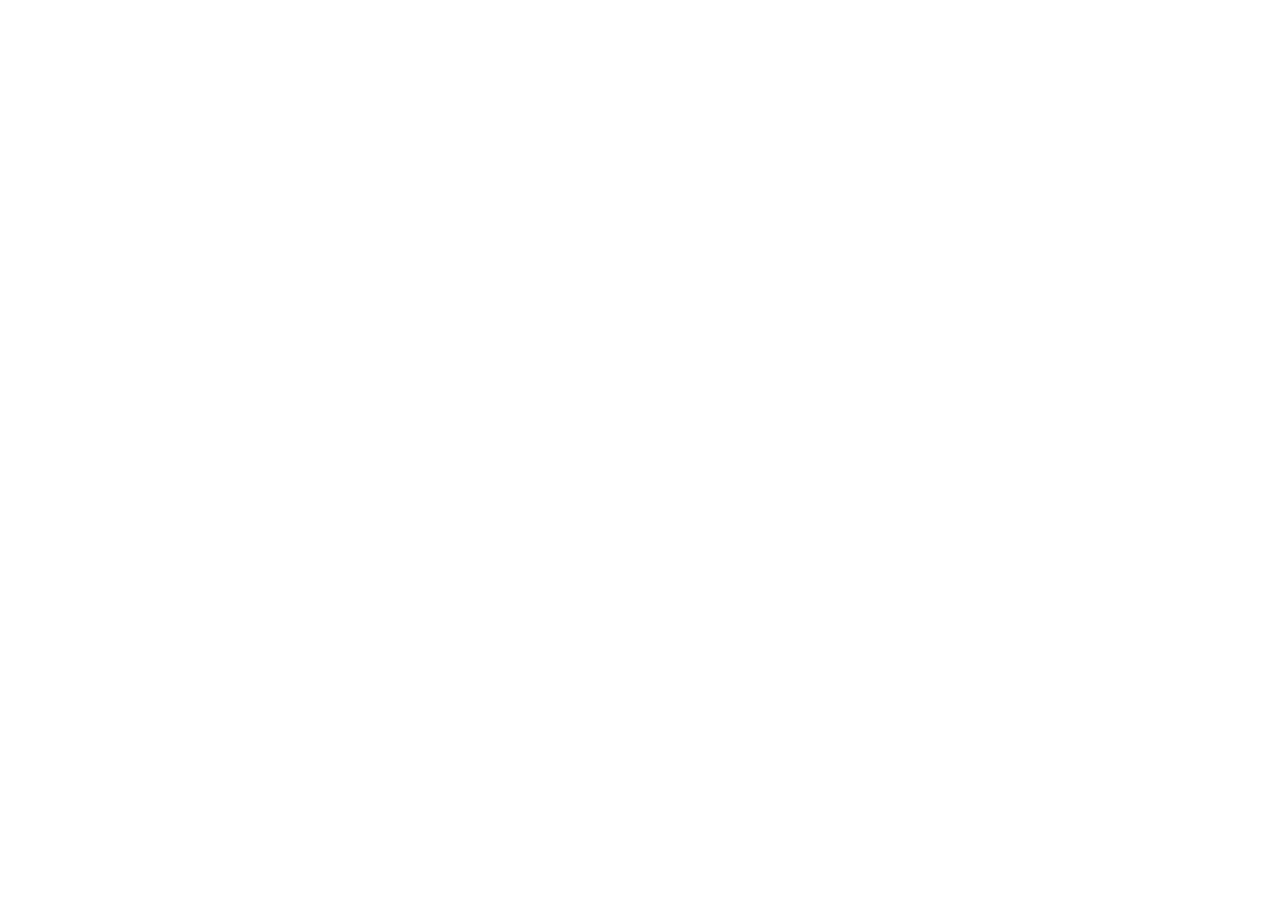
==== index.html @ 1858d587 "first commit" ====
<!DOCTYPE html>
<html lang="en">
<head>
    <meta charset="UTF-8">
    <meta name="viewport" content="width=device-width, initial-scale=1.0">
    <title>Plataforma Lattes - Dados e estatísticas</title>
    <link rel="stylesheet" href="style.css">
</head>
<body>
    
</body>
</html>
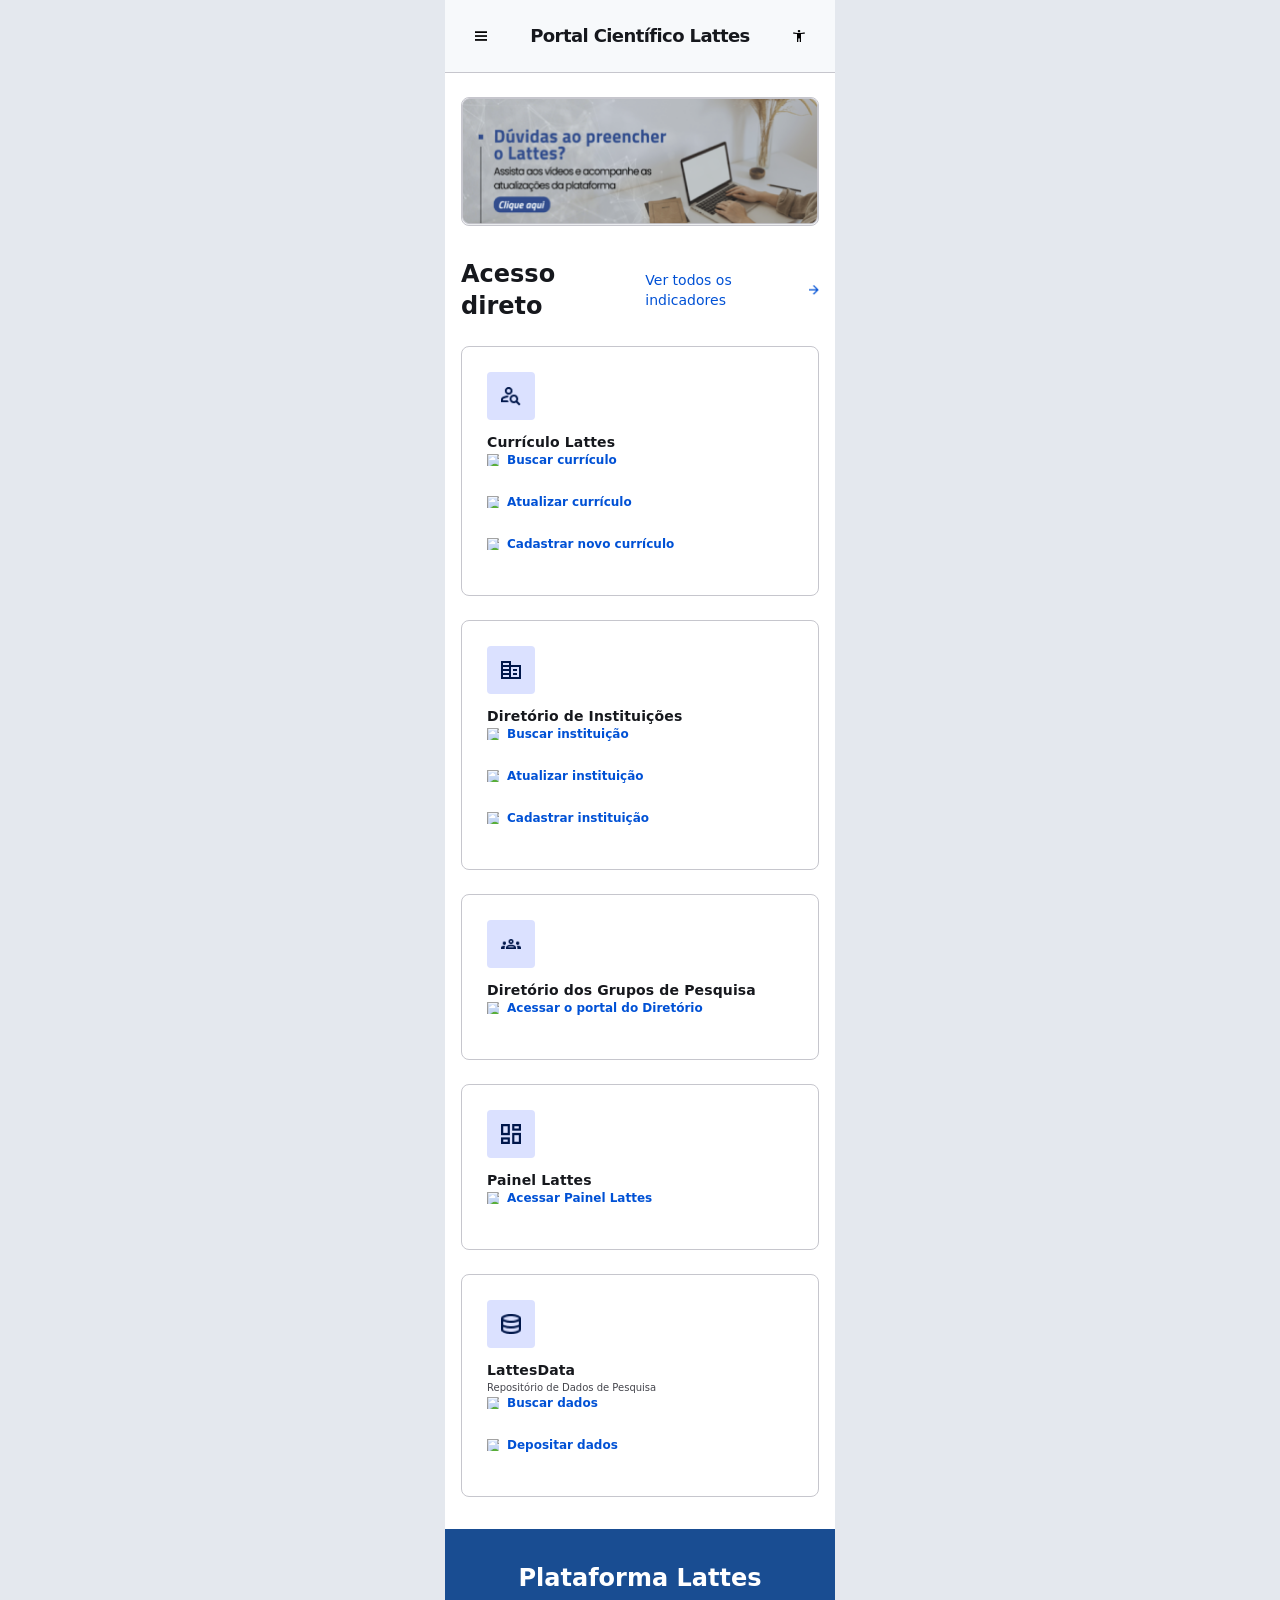
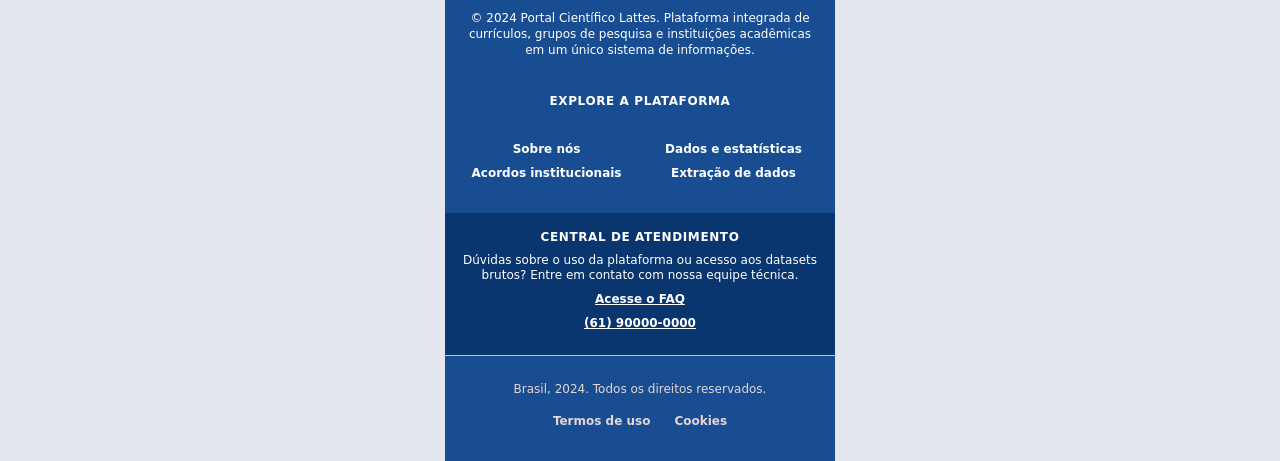
==== commit 64fe6a17: "Corrige página inicial para GitHub Pages Co-authored-by: Cursor <cursoragent@cursor.com>" ====
--- a/index.html
+++ b/index.html
@@ -1,12 +1,218 @@
 <!DOCTYPE html>
-<html lang="en">
+<html lang="pt-BR">
 <head>
     <meta charset="UTF-8">
     <meta name="viewport" content="width=device-width, initial-scale=1.0">
-    <title>Plataforma Lattes - Dados e estatísticas</title>
+    <title>Portal cientifico Lattes - Inicio </title>
     <link rel="stylesheet" href="style.css">
 </head>
 <body>
-    
+    <div class="app-shell">
+        <header class="top-app-bar">
+            <button class="icon-button" id="menuToggle" aria-label="Abrir menu">
+                <img src="assets/menu_hamburguer.png" alt="Menu" />
+            </button>
+            <div class="top-app-bar__title">Portal Científico Lattes</div>
+            <button class="icon-button" aria-label="Notificações">
+                <img src="assets/acessibilidade.png" alt="Notificações" />
+            </button>
+        </header>
+
+        <div class="menu-overlay" id="sideMenu" aria-hidden="true">
+            <aside class="side-menu" role="dialog" aria-label="Menu do Portal">
+                <div class="menu-header">
+                    <div class="menu-title">Menu do Portal</div>
+                    <button type="button" class="menu-close" id="menuClose" aria-label="Fechar menu">×</button>
+                </div>
+                <ul class="menu-list">
+                    <li><a href="index.html" class="menu-item"><svg viewBox="0 0 24 24" fill="none" stroke="currentColor" stroke-width="2" stroke-linecap="round" stroke-linejoin="round"><path d="M3 11.5L12 3l9 8.5"/><path d="M9 21V13h6v8"/></svg>Início</a></li>
+                    <li><a href="#" class="menu-item"><svg viewBox="0 0 24 24" fill="none" stroke="currentColor" stroke-width="2" stroke-linecap="round" stroke-linejoin="round"><circle cx="12" cy="12" r="9"/><line x1="12" y1="8" x2="12" y2="12"/><circle cx="12" cy="16" r="1"/></svg>Sobre nós</a></li>
+                    <li><a href="dados-estatisticas.html" class="menu-item"><svg viewBox="0 0 24 24" fill="none" stroke="currentColor" stroke-width="2" stroke-linecap="round" stroke-linejoin="round"><path d="M3 17v-6"/><path d="M8 17v-10"/><path d="M13 17v-4"/><path d="M18 17V9"/><path d="M21 17h-18"/></svg>Dados e estatísticas</a></li>
+                    <li><a href="#" class="menu-item"><svg viewBox="0 0 24 24" fill="none" stroke="currentColor" stroke-width="2" stroke-linecap="round" stroke-linejoin="round"><path d="M8 13l2 2 4-4"/><path d="M21 15V9a2 2 0 0 0-2-2H5a2 2 0 0 0-2 2v6a2 2 0 0 0 2 2h14a2 2 0 0 0 2-2Z"/></svg>Acordos institucionais</a></li>
+                    <li><a href="#" class="menu-item"><svg viewBox="0 0 24 24" fill="none" stroke="currentColor" stroke-width="2" stroke-linecap="round" stroke-linejoin="round"><path d="M12 3v12"/><path d="M8 11l4 4 4-4"/><path d="M4 21h16"/></svg>Extração de dados</a></li>
+                    <li><a href="#" class="menu-item"><svg viewBox="0 0 24 24" fill="none" stroke="currentColor" stroke-width="2" stroke-linecap="round" stroke-linejoin="round"><path d="M4 4h16v16H4z"/><path d="M4 8h16"/><path d="M9 12h6"/></svg>Contato/Ajuda</a></li>
+                </ul>
+                <div class="menu-divider"></div>
+                <ul class="menu-list menu-list--secondary">
+                    <li><a href="#" class="menu-item"><svg viewBox="0 0 24 24" fill="none" stroke="currentColor" stroke-width="2" stroke-linecap="round" stroke-linejoin="round"><circle cx="12" cy="12" r="3"/><path d="M19.4 15a7.9 7.9 0 0 0 .6-3 7.9 7.9 0 0 0-.6-3"/><path d="M4.6 9A7.9 7.9 0 0 0 4 12a7.9 7.9 0 0 0 .6 3"/><path d="M12 2v2"/><path d="M12 20v2"/><path d="M4.93 4.93l1.41 1.41"/><path d="M17.66 17.66l1.41 1.41"/><path d="M2 12h2"/><path d="M20 12h2"/><path d="M4.93 19.07l1.41-1.41"/><path d="M17.66 6.34l1.41-1.41"/></svg>Configurações</a></li>
+                    <li><a href="#" class="menu-item"><svg viewBox="0 0 24 24" fill="none" stroke="currentColor" stroke-width="2" stroke-linecap="round" stroke-linejoin="round"><path d="M12 16a4 4 0 0 0 4-4V7a4 4 0 0 0-8 0v5a4 4 0 0 0 4 4Z"/><path d="M6 21v-2a4 4 0 0 1 4-4h4a4 4 0 0 1 4 4v2"/></svg>Acessibilidade</a></li>
+                </ul>
+                <a href="#" class="menu-logout"><svg viewBox="0 0 24 24" fill="none" stroke="currentColor" stroke-width="2" stroke-linecap="round" stroke-linejoin="round"><path d="M9 21H5a2 2 0 0 1-2-2V5a2 2 0 0 1 2-2h4"/><path d="M16 17l5-5-5-5"/><path d="M21 12H9"/></svg>Sair</a>
+            </aside>
+        </div>
+
+        <main class="main-content">
+            <section class="hero-section">
+                <div class="hero-card">
+                    <img src="./assets/hero_section.png" alt="Dúvidas ao preencher o Lattes?" />
+                </div>
+            </section>
+
+            <section class="direct-access-section">
+                <div class="section-heading">
+                    <h1>Acesso direto</h1>
+                    <a href="#" class="section-link">
+                        <span>Ver todos os indicadores</span>
+                        <img src="assets/setinha.png" alt="Seta para ver todos os indicadores" />
+                    </a>
+                </div>
+
+                <div class="resource-list">
+                    <article class="resource-card">
+                        <div class="card-icon">
+                            <img src="assets/pessoa_search.png" alt="Ícone de currículo" />
+                        </div>
+                        <div class="card-content">
+                            <h2>Currículo Lattes</h2>
+                            <ul class="card-links">
+                                <li>
+                                    <a href="#">
+                                        <img src="https://www.figma.com/api/mcp/asset/b222f7c0-7390-447f-94a3-1ce9979d5c4c" alt="Buscar currículo" />
+                                        Buscar currículo
+                                    </a>
+                                </li>
+                                <li>
+                                    <a href="#">
+                                        <img src="https://www.figma.com/api/mcp/asset/ab42ef64-15e5-456b-8a72-70d28a69d0ff" alt="Atualizar currículo" />
+                                        Atualizar currículo
+                                    </a>
+                                </li>
+                                <li>
+                                    <a href="#">
+                                        <img src="https://www.figma.com/api/mcp/asset/256f5a16-f4b0-47c0-8717-ff0687297a64" alt="Cadastrar novo currículo" />
+                                        Cadastrar novo currículo
+                                    </a>
+                                </li>
+                            </ul>
+                        </div>
+                    </article>
+
+                    <article class="resource-card">
+                        <div class="card-icon">
+                            <img src="assets/instituicoes.png" alt="Ícone de instituições" />
+                        </div>
+                        <div class="card-content">
+                            <h2>Diretório de Instituições</h2>
+                            <ul class="card-links">
+                                <li>
+                                    <a href="#">
+                                        <img src="https://www.figma.com/api/mcp/asset/b222f7c0-7390-447f-94a3-1ce9979d5c4c" alt="Buscar instituição" />
+                                        Buscar instituição
+                                    </a>
+                                </li>
+                                <li>
+                                    <a href="#">
+                                        <img src="https://www.figma.com/api/mcp/asset/1c92fe5f-5e9b-466d-abbe-812c3c74a328" alt="Atualizar instituição" />
+                                        Atualizar instituição
+                                    </a>
+                                </li>
+                                <li>
+                                    <a href="#">
+                                        <img src="https://www.figma.com/api/mcp/asset/27b06272-a8eb-42e8-ba72-f03d045d67b1" alt="Cadastrar instituição" />
+                                        Cadastrar instituição
+                                    </a>
+                                </li>
+                            </ul>
+                        </div>
+                    </article>
+
+                    <article class="resource-card">
+                        <div class="card-icon">
+                            <img src="assets/grupos_pesquisa.png" alt="Ícone de diretório de grupos" />
+                        </div>
+                        <div class="card-content">
+                            <h2>Diretório dos Grupos de Pesquisa</h2>
+                            <ul class="card-links">
+                                <li>
+                                    <a href="#">
+                                        <img src="https://www.figma.com/api/mcp/asset/47bd45fb-139e-4ad0-92ee-f972c3a52aff" alt="Acessar portal do Diretório" />
+                                        Acessar o portal do Diretório
+                                    </a>
+                                </li>
+                            </ul>
+                        </div>
+                    </article>
+
+                    <article class="resource-card">
+                        <div class="card-icon">
+                            <img src="assets/painel.png" alt="Ícone de painel" />
+                        </div>
+                        <div class="card-content">
+                            <h2>Painel Lattes</h2>
+                            <ul class="card-links">
+                                <li>
+                                    <a href="#">
+                                        <img src="https://www.figma.com/api/mcp/asset/b844fa62-1b87-41c6-be12-f88b6b6b8eba" alt="Acessar Painel Lattes" />
+                                        Acessar Painel Lattes
+                                    </a>
+                                </li>
+                            </ul>
+                        </div>
+                    </article>
+
+                    <article class="resource-card">
+                        <div class="card-icon">
+                            <img src="assets/data.png" alt="Ícone de dados" />
+                        </div>
+                        <div class="card-content">
+                            <h2>LattesData</h2>
+                            <p class="card-description">Repositório de Dados de Pesquisa</p>
+                            <ul class="card-links">
+                                <li>
+                                    <a href="#">
+                                        <img src="https://www.figma.com/api/mcp/asset/b222f7c0-7390-447f-94a3-1ce9979d5c4c" alt="Buscar dados" />
+                                        Buscar dados
+                                    </a>
+                                </li>
+                                <li>
+                                    <a href="#">
+                                        <img src="https://www.figma.com/api/mcp/asset/72c2da48-1b94-45e2-afaa-4902517a0b3c" alt="Depositar dados" />
+                                        Depositar dados
+                                    </a>
+                                </li>
+                            </ul>
+                        </div>
+                    </article>
+                </div>
+            </section>
+        </main>
+
+        <footer class="site-footer">
+        <div class="footer-top">
+            <div class="footer-brand">
+                <h2>Plataforma Lattes</h2>
+                <p>© 2024 Portal Científico Lattes. Plataforma integrada de currículos, grupos de pesquisa e instituições acadêmicas em um único sistema de informações.</p>
+            </div>
+
+            <div class="footer-links">
+                <div class="footer-links__heading">
+                    <span>EXPLORE A PLATAFORMA</span>
+                </div>
+                <ul class="footer-links__list">
+                    <li><a href="#">Sobre nós</a></li>
+                    <li><a href="#">Dados e estatísticas</a></li>
+                    <li><a href="#">Acordos institucionais</a></li>
+                    <li><a href="#">Extração de dados</a></li>
+                </ul>
+            </div>
+        </div>
+
+        <div class="contact-section">
+            <h3>CENTRAL DE ATENDIMENTO</h3>
+            <p>Dúvidas sobre o uso da plataforma ou acesso aos datasets brutos? Entre em contato com nossa equipe técnica.</p>
+            <a href="#" class="contact-link">Acesse o FAQ</a>
+            <a href="tel:+556190000000" class="contact-link">(61) 90000-0000</a>
+        </div>
+
+        <div class="footer-bottom">
+            <p>Brasil, 2024. Todos os direitos reservados.</p>
+            <div class="footer-legal">
+                <a href="#">Termos de uso</a>
+                <a href="#">Cookies</a>
+            </div>
+        </div>
+        </footer>
+    </div>
+    <script src="script.js" defer></script>
 </body>
-</html>+</html>
--- a/style.css
+++ b/style.css
@@ -0,0 +1,2357 @@
+﻿:root {
+    color-scheme: light;
+    font-family: "Hanken Grotesk", Inter, system-ui, -apple-system, BlinkMacSystemFont, "Segoe UI", sans-serif;
+    color: #16181d;
+    background: #f7f9fb;
+}
+
+* {
+    box-sizing: border-box;
+}
+
+html, body {
+    margin: 0;
+    min-height: 100%;
+}
+
+body {
+    background: #e4e8ee;
+}
+
+img {
+    display: block;
+    max-width: 100%;
+    height: auto;
+}
+
+button,
+a {
+    font: inherit;
+}
+
+a {
+    color: inherit;
+    text-decoration: none;
+}
+
+.app-shell {
+    position: relative;
+    width: 100%;
+    max-width: 390px;
+    min-height: 100vh;
+    margin: 0 auto;
+    background: #ffffff;
+}
+
+.top-app-bar {
+    display: flex;
+    align-items: center;
+    justify-content: space-between;
+    gap: 16px;
+    padding: 16px;
+    background: #f7f9fb;
+    border-bottom: 1px solid #c6c6cd;
+}
+
+.top-app-bar__title {
+    font-size:18px;
+    font-weight:700;
+    line-height: 32px;
+    letter-spacing: -0.6px;
+    white-space: nowrap;
+}
+
+.icon-button { width: 40px; min-width: 40px; height: 40px; display: inline-flex; align-items: center; justify-content: center; padding: 0; border: none; border-radius: 12px; background: transparent; }
+.icon-button img { width: 22px; height: 22px; }
+
+
+.main-content {
+    padding: 24px 16px 0;
+}
+
+.hero-section {
+    margin-bottom: 32px;
+}
+
+.hero-card {
+    background: #f2f4f6;
+    border: 1px solid #c6c6cd;
+    border-radius: 8px;
+    overflow: hidden;
+}
+
+.hero-card img {
+    width: 100%;
+    height: auto;
+}
+
+.direct-access-section {
+    display: flex;
+    flex-direction: column;
+    gap: 24px;
+}
+
+.section-heading {
+    display: flex;
+    align-items: center;
+    justify-content: space-between;
+    gap: 12px;
+}
+
+.section-heading h1 {
+    margin: 0;
+    font-size: 24px;
+    line-height: 32px;
+    font-weight: 600;
+}
+
+.section-link { 
+    display: inline-flex;
+    align-items: center;
+    gap: 4px;
+    color: #0051d5;
+    font-weight: 500;
+    font-size: 14px;
+    line-height: 20px;
+ }
+.section-link img { width: 10px; height: auto; }
+
+
+.resource-list {
+    display: grid;
+    gap: 24px;
+}
+
+.resource-card {
+    background: #ffffff;
+    border: 1px solid #c6c6cd;
+    border-radius: 8px;
+    padding: 25px;
+    display: flex;
+    flex-direction: column;
+    gap: 12px;
+}
+
+.card-icon {
+    width: 48px;
+    height: 48px;
+    min-width: 48px;
+    border-radius: 4px;
+    background: #dbe1ff;
+    display: inline-flex;
+    align-items: center;
+    justify-content: center;
+}
+
+.card-content h2 {
+    margin: 0;
+    font-size: 14px;
+    font-weight: 700;
+    letter-spacing: 0.14px;
+    line-height: 20px;
+}
+
+.card-description {
+    margin: 0;
+    font-size: 10px;
+    line-height: 15px;
+    color: #45464d;
+}
+
+.card-links {
+    list-style: none;
+    margin: 0;
+    padding: 0;
+    display: grid;
+    gap: 8px;
+}
+
+.card-links li {
+    margin: 0;
+}
+
+.resource-card a {
+    display: inline-flex;
+    align-items: center;
+    gap: 8px;
+    color: #0051d5;
+    font-weight: 600;
+    font-size: 12px;
+    line-height: 16px;
+}
+
+.resource-card a img { width: 12px; height: 12px; }
+.card-icon img { width: 20px; height: auto; }
+
+
+.site-footer {
+    width: 100%;
+    max-width: 100%;
+    margin-top: 32px;
+    margin-left: 0;
+    margin-right: 0;
+    background: #194d92;
+    color: #ffffff;
+    box-sizing: border-box;
+}
+
+.app-shell .site-footer,
+.dados-estatisticas-page .site-footer {
+    width: 100%;
+    margin-left: 0;
+    margin-right: 0;
+}
+
+.app-shell .site-footer .footer-top,
+.app-shell .site-footer .footer-bottom,
+.app-shell .site-footer .contact-section,
+.dados-estatisticas-page .site-footer .footer-top,
+.dados-estatisticas-page .site-footer .footer-bottom,
+.dados-estatisticas-page .site-footer .contact-section {
+    width: 100%;
+    max-width: none;
+    box-sizing: border-box;
+}
+
+.footer-top {
+    padding: 33px 16px 32px;
+}
+
+.footer-brand {
+    text-align: center;
+    margin-bottom: 32px;
+}
+
+.footer-brand h2 {
+    margin: 0;
+    font-size: 24px;
+    font-weight: 700;
+    line-height: 32px;
+}
+
+.footer-brand p {
+    margin: 16px auto 0;
+    max-width: 384px;
+    font-size: 12px;
+    line-height: 16px;
+}
+
+.footer-links {
+    display: grid;
+    gap: 32px;
+}
+
+.footer-links__heading {
+    text-align: center;
+}
+
+.footer-links__heading span {
+    display: inline-block;
+    font-size: 12px;
+    line-height: 16px;
+    font-weight: 700;
+    letter-spacing: 0.6px;
+    text-transform: uppercase;
+}
+
+/* Rodapé portal (index + dados-estatísticas): seção inferior */
+.app-shell .site-footer .footer-bottom p,
+.dados-estatisticas-page .site-footer .footer-bottom p,
+.app-shell .site-footer .footer-legal a,
+.dados-estatisticas-page .site-footer .footer-legal a {
+    color: #e4d5d5;
+}
+
+.footer-links__list {
+    display: grid;
+    grid-template-columns: repeat(2, minmax(0, 1fr));
+    gap: 8px 16px;
+    padding: 0;
+    margin: 0;
+    list-style: none;
+}
+
+.footer-links__list li {
+    display: flex;
+    justify-content: center;
+}
+
+.app-shell .site-footer .footer-links__list a,
+.dados-estatisticas-page .site-footer .footer-links__list a {
+    color: #ffffff;
+}
+
+.footer-links__list a {
+    font-size: 12px;
+    line-height: 16px;
+    font-weight: 600;
+    text-align: center;
+}
+
+.menu-overlay {
+    display: none;
+    position: absolute;
+    inset: 0;
+    background: rgba(0, 0, 0, 0.32);
+    justify-content: flex-start;
+    z-index: 1000;
+}
+
+.menu-overlay.open {
+    display: flex;
+}
+
+.side-menu {
+    width: min(320px, 100%);
+    max-width: 320px;
+    height: 100%;
+    background: #ffffff;
+    display: flex;
+    flex-direction: column;
+    padding: 24px 16px;
+    box-shadow: 8px 0 24px rgba(0, 0, 0, 0.08);
+    transform: translateX(-100%);
+    transition: transform 0.24s ease;
+}
+
+.menu-overlay.open .side-menu {
+    transform: translateX(0);
+}
+
+.menu-header {
+    display: flex;
+    align-items: center;
+    justify-content: space-between;
+    margin-bottom: 28px;
+}
+
+.menu-title {
+    font-size: 20px;
+    line-height: 28px;
+    font-weight: 700;
+    color: #16181d;
+}
+
+.menu-close {
+    width: 40px;
+    height: 40px;
+    display: inline-flex;
+    align-items: center;
+    justify-content: center;
+    border: none;
+    background: transparent;
+    color: #16181d;
+    font-size: 24px;
+    cursor: pointer;
+}
+
+.menu-list {
+    list-style: none;
+    margin: 0;
+    padding: 0;
+    display: grid;
+    gap: 16px;
+}
+
+.menu-list--secondary {
+    margin-top: 28px;
+}
+
+.menu-item {
+    display: inline-flex;
+    align-items: center;
+    gap: 12px;
+    color: #16181d;
+    font-size: 14px;
+    font-weight: 600;
+    line-height: 20px;
+    text-decoration: none;
+    padding: 8px 4px;
+    margin: -8px -4px;
+    border-radius: 8px;
+    transition: color 0.2s ease, background-color 0.2s ease;
+}
+
+.side-menu .menu-item:not(.menu-item--disabled):hover,
+.side-menu .menu-logout:not(.menu-item--disabled):hover {
+    color: #0051d5;
+    background-color: #e8eeff;
+}
+
+.side-menu .menu-item:not(.menu-item--disabled):hover svg,
+.side-menu .menu-logout:not(.menu-item--disabled):hover svg {
+    color: #0051d5;
+    stroke: #0051d5;
+}
+
+.side-menu .menu-item--disabled,
+.side-menu .menu-logout.menu-item--disabled {
+    opacity: 0.38;
+    cursor: not-allowed;
+    pointer-events: none;
+    color: #9a9aa3;
+}
+
+.side-menu .menu-item--disabled svg,
+.side-menu .menu-logout.menu-item--disabled svg {
+    color: #9a9aa3;
+    stroke: #9a9aa3;
+}
+
+.menu-item svg {
+    width: 20px;
+    height: 20px;
+    flex-shrink: 0;
+}
+
+.menu-divider {
+    margin: 28px 0 16px;
+    border-top: 1px solid #ececec;
+}
+
+.menu-logout {
+    margin-top: auto;
+    display: inline-flex;
+    align-items: center;
+    gap: 12px;
+    color: #16181d;
+    font-size: 14px;
+    font-weight: 600;
+    text-decoration: none;
+    padding: 8px 4px;
+    margin-left: -4px;
+    margin-right: -4px;
+    border-radius: 8px;
+    transition: color 0.2s ease, background-color 0.2s ease;
+}
+
+.menu-logout svg {
+    width: 20px;
+    height: 20px;
+    flex-shrink: 0;
+}
+
+.side-menu--painel {
+    padding: 24px 20px;
+}
+
+.side-menu--painel .menu-header {
+    margin-bottom: 32px;
+}
+
+.side-menu--painel .menu-title {
+    font-size: 22px;
+    line-height: 28px;
+    font-weight: 700;
+}
+
+.side-menu--painel .menu-list {
+    gap: 20px;
+}
+
+.side-menu--painel .menu-list--secondary {
+    margin-top: 0;
+    gap: 24px;
+}
+
+.side-menu--painel .menu-divider {
+    margin: 24px 0 24px;
+    border-top-color: #e3e3e3;
+}
+
+.side-menu--painel .menu-item {
+    font-weight: 500;
+}
+
+.contact-section {
+    padding: 16px 16px 24px;
+    background: #0a366f;
+    display: grid;
+    gap: 8px;
+    text-align: center;
+}
+
+.contact-section h3 {
+    margin: 0;
+    font-size: 12px;
+    line-height: 16px;
+    font-weight: 700;
+    letter-spacing: 0.6px;
+    text-transform: uppercase;
+}
+
+.contact-section p {
+    margin: 0;
+    font-size: 12px;
+    line-height: 15px;
+}
+
+.contact-link {
+    display: inline-block;
+    color: #ffffff;
+    font-size: 12px;
+    line-height: 16px;
+    font-weight: 700;
+    text-decoration: underline;
+}
+
+.footer-bottom {
+    border-top: 1px solid #c6c6cd;
+    padding: 25px 16px 32px;
+    text-align: center;
+}
+
+.footer-bottom p {
+    margin: 0;
+    font-size: 12px;
+    line-height: 16px;
+}
+
+.footer-legal {
+    display: flex;
+    justify-content: center;
+    flex-wrap: wrap;
+    gap: 24px;
+    margin-top: 16px;
+}
+
+.footer-legal a {
+    font-size: 12px;
+    line-height: 16px;
+    font-weight: 600;
+}
+
+@media (max-width: 390px) {
+    .footer-links__list {
+        grid-template-columns: 1fr 1fr;
+    }
+}
+
+.dados-estatisticas-page {
+    width: min(390px, 100%);
+    margin: 0 auto;
+    min-height: 100vh;
+    background: #ffffff;
+    color: #191c1e;
+}
+
+.dados-estatisticas-page .top-app-bar {
+    display: flex;
+    align-items: center;
+    justify-content: space-between;
+    padding: 16px;
+    background: #f7f9fb;
+    border-bottom: 1px solid #c6c6cd;
+}
+
+.dados-estatisticas-page .top-app-bar__title {
+    font-size: 24px;
+    line-height: 32px;
+    font-weight: 800;
+    letter-spacing: -0.6px;
+}
+
+.dados-estatisticas-page .page-content {
+    padding: 17px 16px 32px;
+}
+
+.dados-estatisticas-page .hero-section {
+    display: flex;
+    flex-direction: column;
+    gap: 16px;
+    margin-bottom: 32px;
+}
+
+.dados-estatisticas-page .hero-heading h1 {
+    margin: 0;
+    font-size: 24px;
+    line-height: 32px;
+    font-weight: 600;
+    color: #191c1e;
+}
+
+.dados-estatisticas-page .hero-copy {
+    color: #45464d;
+    font-size: 18px;
+    line-height: 1.4;
+    margin: 0;
+}
+
+.dados-estatisticas-page .hero-copy p {
+    margin: 0;
+}
+
+.dados-estatisticas-page .panel-card {
+    display: flex;
+    justify-content: center;
+    width: 100%;
+    margin-bottom: 24px;
+}
+
+.dados-estatisticas-page .panel-card__frame {
+    width: 100%;
+    max-width: 672px;
+    background: #ffffff;
+    border: 1px solid #c6c6cd;
+    border-radius: 16px;
+    box-shadow: 0px 1px 1px rgba(0, 0, 0, 0.05);
+    padding: 33px 24px;
+    display: flex;
+    flex-direction: column;
+    align-items: center;
+    gap: 24px;
+}
+
+.dados-estatisticas-page .panel-card__icon-background {
+    width: 80px;
+    height: 80px;
+    border-radius: 12px;
+    background: #dae2fd;
+    display: flex;
+    align-items: center;
+    justify-content: center;
+}
+
+.dados-estatisticas-page .panel-card__icon-background img {
+    width: 26.67px;
+    height: 26.67px;
+}
+
+.dados-estatisticas-page .panel-card__title h2 {
+    margin: 0;
+    font-size: 32px;
+    line-height: 40px;
+    font-weight: 600;
+    color: #191c1e;
+    text-align: center;
+}
+
+.dados-estatisticas-page .panel-card__description p {
+    margin: 0;
+    font-size: 18px;
+    line-height: 28px;
+    color: #45464d;
+    text-align: center;
+}
+
+.dados-estatisticas-page .button {
+    display: inline-flex;
+    align-items: center;
+    justify-content: center;
+    gap: 8px;
+    padding: 12px 32px;
+    border-radius: 12px;
+    background: #0051d5;
+    color: #ffffff;
+    font-size: 16px;
+    line-height: 24px;
+    font-weight: 400;
+}
+
+.dados-estatisticas-page .button img {
+    width: 16px;
+    height: 16px;
+}
+
+.dados-estatisticas-page .platforms-section {
+    margin-bottom: 24px;
+    padding: 33px 20px 32px;
+    background: #f2f4f6;
+    border-top: 1px solid #c6c6cd;
+    border-radius: 16px;
+}
+
+.dados-estatisticas-page .platforms-title {
+    margin-bottom: 24px;
+    font-size: 16px;
+    line-height: 24px;
+    font-weight: 700;
+    color: #000000;
+    text-align: center;
+    letter-spacing: 1.6px;
+    text-transform: uppercase;
+}
+
+.dados-estatisticas-page .platforms-container {
+    display: grid;
+    gap: 16px;
+}
+
+.dados-estatisticas-page .platform-row {
+    display: grid;
+    grid-template-columns: repeat(2, 1fr);
+    gap: 12px;
+}
+
+.dados-estatisticas-page .platform-row--center {
+    grid-template-columns: 1fr;
+    justify-items: center;
+}
+
+.dados-estatisticas-page .platform-item {
+    display: inline-flex;
+    align-items: center;
+    justify-content: center;
+    gap: 12px;
+    min-height: 48px;
+    padding: 14px 16px;
+    background: #ffffff;
+    border-radius: 12px;
+    box-shadow: 0px 1px 1px rgba(0, 0, 0, 0.05);
+}
+
+.dados-estatisticas-page .platform-item img {
+    width: auto;
+    height: 24px;
+    display: block;
+}
+
+.dados-estatisticas-page .platform-item span {
+    font-size: 24px;
+    line-height: 32px;
+    font-weight: 700;
+    color: #191c1e;
+}
+
+/* Painel Lattes Styles */
+
+
+.demographic-card{
+    display:flex;
+    align-items:center;
+    gap:16px;
+    background:#fff;
+    border:1px solid #d9d9d9;
+    border-radius:12px;
+    padding:20px;
+    margin-bottom:20px;
+}
+
+.demographic-icon{
+    width:56px;
+    height:56px;
+    background:#e9ecff;
+    border-radius:12px;
+    display:flex;
+    align-items:center;
+    justify-content:center;
+    flex-shrink:0;
+}
+
+.demographic-icon img{
+    width:20px;
+    height:20px;
+}
+
+.demographic-content h3{
+    font-size:14px;
+    margin-bottom:6px;
+}
+
+.demographic-content p{
+    font-size:13px;
+    line-height:1.5;
+    color:#555;
+}
+
+.painel-content {
+    padding: 16px 0 0 !important;
+}
+
+.painel-page {
+    padding: 16px 16px 32px;
+}
+
+.painel-header {
+    margin-bottom: 24px;
+}
+
+.painel-title {
+    margin: 0;
+    font-size: 24px;
+    font-weight: 600;
+    line-height: 32px;
+    color: #16181d;
+}
+
+.painel-controls {
+    display: flex;
+    align-items: center;
+    gap: 12px;
+    margin-bottom: 24px;
+    width: 100%;
+}
+
+.button--filter {
+    display: inline-flex;
+    align-items: center;
+    gap: 8px;
+    padding: 11px 25px;
+    background: #e6e8ea;
+    border: 1px solid #c6c6cd;
+    border-radius: 12px;
+    font-size: 14px;
+    font-weight: 500;
+    color: #191c1e;
+    cursor: pointer;
+    text-decoration: none;
+    transition: background 0.2s ease;
+}
+
+.button--filter svg {
+    width: 15px;
+    height: 10px;
+}
+
+.button--filter:hover {
+    background: #dcdfe2;
+}
+
+.controls-divider {
+    width: 1px;
+    height: 32px;
+    background: #c6c6cd;
+    flex-shrink: 0;
+}
+
+.icon-button--action {
+    width: 32px !important;
+    height: 32px !important;
+    padding: 0 !important;
+}
+
+.icon-button--action svg {
+    width: 16px !important;
+    height: 16px !important;
+    color: #0051d5;
+    stroke: #0051d5;
+}
+
+.metrics-grid {
+    display: grid;
+    grid-template-columns: repeat(2, 1fr);
+    gap: 12px;
+    margin-bottom: 24px;
+}
+
+.metric-card {
+    background: #ffffff;
+    border: 1px solid #c6c6cd;
+    border-radius: 8px;
+    padding: 17px;
+    display: flex;
+    flex-direction: column;
+    gap: 4px;
+    box-shadow: 0px 4px 6px rgba(15, 23, 42, 0.04);
+}
+
+.metric-label {
+    font-size: 12px;
+    font-weight: 600;
+    letter-spacing: 0.6px;
+    text-transform: uppercase;
+    color: #45464d;
+    line-height: 16px;
+}
+
+.metric-value {
+    display: flex;
+    align-items: baseline;
+    gap: 4px;
+    padding-top: 4px;
+}
+
+.metric-number {
+    font-size: 24px;
+    font-weight: 600;
+    color: #16181d;
+    line-height: 32px;
+}
+
+.metric-number.metric-positive {
+    color: #0051d5;
+}
+
+.metric-unit {
+    font-size: 14px;
+    font-weight: 500;
+    color: #45464d;
+    line-height: 20px;
+    letter-spacing: 0.14px;
+}
+
+.metric-icon {
+    width: 13px;
+    height: 8px;
+    color: #0051d5;
+    margin-left: 4px;
+}
+
+.metric-note {
+    font-size: 10px;
+    font-style: italic;
+    color: #45464d;
+    line-height: 15px;
+}
+
+.chart-card {
+    background: #ffffff;
+    border: 1px solid #c6c6cd;
+    border-radius: 8px;
+    padding: 33px 25px;
+    margin-bottom: 24px;
+    box-shadow: 0px 4px 6px rgba(15, 23, 42, 0.04);
+}
+
+.chart-header {
+    display: flex;
+    align-items: center;
+    justify-content: space-between;
+    margin-bottom: 24px;
+}
+
+.chart-title {
+    margin: 0;
+    padding-bottom: 10px;
+    font-size: 25px;
+    font-weight: 700;
+    color: #16181d;
+    line-height: 20px;
+    letter-spacing: 0.14px;
+}
+
+.chart-icon {
+    width: 13px;
+    height: 13px;
+    color: #16181d;
+}
+
+.donut-chart {
+    position: relative;
+    display: flex;
+    align-items: center;
+    justify-content: center;
+    margin-bottom: 24px;
+    height: 200px;
+}
+
+.donut-svg {
+    width: 100%;
+    height: 100%;
+    max-width: 200px;
+}
+
+.donut-center {
+    position: absolute;
+    display: flex;
+    flex-direction: column;
+    align-items: center;
+    justify-content: center;
+    gap: 4px;
+}
+
+.donut-value {
+    font-size: 12px;
+    font-weight: 600;
+    color: #16181d;
+}
+
+.donut-number {
+    font-size: 24px;
+    font-weight: 600;
+    color: #16181d;
+}
+
+.donut-label {
+    font-size: 12px;
+    font-weight: 500;
+    color: #45464d;
+    line-height: 16px;
+}
+
+/* Gráfico quadrado — Grande Área */
+
+body[data-painel-page="grande-area"] .chart-card--grande-area .chart-title {
+    width: 100%;
+    padding-bottom: 16px;
+    margin-bottom: 24px;
+    border-bottom: 1px solid #e3e6eb;
+}
+
+body[data-painel-page="grande-area"] .squircle-donut {
+    position: relative;
+    width: 200px;
+    height: 200px;
+    margin: 0 auto 24px;
+}
+
+body[data-painel-page="grande-area"] .squircle-donut__ring {
+    width: 100%;
+    height: 100%;
+    border-radius: 56px;
+    background: conic-gradient(
+        from -90deg,
+        #c5cee8 0deg 34deg,
+        #ffffff 34deg 36deg,
+        #0051d5 36deg 160deg,
+        #ffffff 160deg 162deg,
+        #2d5a9e 162deg 232deg,
+        #ffffff 232deg 234deg,
+        #6b7d99 234deg 304deg,
+        #ffffff 304deg 306deg,
+        #1a202c 306deg 356deg,
+        #ffffff 356deg 360deg
+    );
+    box-shadow: 0 6px 16px rgba(15, 23, 42, 0.1);
+}
+
+body[data-painel-page="grande-area"] .squircle-donut__center {
+    position: absolute;
+    inset: 34px;
+    display: flex;
+    flex-direction: column;
+    align-items: center;
+    justify-content: center;
+    gap: 4px;
+    background: #ffffff;
+    border-radius: 42px;
+}
+
+body[data-painel-page="grande-area"] .squircle-donut__label {
+    font-size: 12px;
+    font-weight: 500;
+    color: #45464d;
+    line-height: 16px;
+}
+
+body[data-painel-page="grande-area"] .squircle-donut__value {
+    font-size: 24px;
+    font-weight: 700;
+    color: #16181d;
+    line-height: 32px;
+}
+
+.chart-legend {
+    display: flex;
+    flex-direction: column;
+    gap: 8px;
+}
+
+.legend-item {
+    display: flex;
+    align-items: center;
+    justify-content: space-between;
+    padding: 8px 0;
+}
+
+.legend-color {
+    width: 12px;
+    height: 12px;
+    border-radius: 50%;
+    flex-shrink: 0;
+}
+
+.legend-label {
+    flex: 1;
+    font-size: 12px;
+    font-weight: 600;
+    color: #45464d;
+    margin: 0 8px;
+}
+
+.legend-value {
+    font-size: 12px;
+    font-weight: 600;
+    color: #16181d;
+}
+
+.bar-chart {
+    display: flex;
+    flex-direction: column;
+    gap: 16px;
+}
+
+.bar-item {
+    display: flex;
+    flex-direction: column;
+    gap: 4px;
+}
+
+.bar-label {
+    display: flex;
+    justify-content: space-between;
+    font-size: 12px;
+    font-weight: 600;
+    color: #45464d;
+}
+
+.bar-value {
+    text-align: right;
+    font-size: 12px;
+    font-weight: 600;
+    color: #16181d;
+    margin-top: -4px;
+}
+
+.bar-container {
+    background: #eceef0;
+    height: 8px;
+    border-radius: 12px;
+    overflow: hidden;
+}
+
+.bar-fill {
+    background: #0051d5;
+    height: 100%;
+    border-radius: 12px;
+    transition: width 0.3s ease;
+}
+
+.showcase-card {
+    position: relative;
+    background: #ffffff;
+    border: 1px solid #c6c6cd;
+    border-radius: 8px;
+    overflow: hidden;
+    margin-bottom: 24px;
+    box-shadow: 0px 4px 6px rgba(15, 23, 42, 0.04);
+    min-height: 200px;
+}
+
+.showcase-card img {
+    width: 100%;
+    height: 100%;
+    object-fit: cover;
+}
+
+.showcase-overlay {
+    position: absolute;
+    bottom: 0;
+    left: 0;
+    right: 0;
+    background: linear-gradient(to top, rgba(0,0,0,0.7), transparent);
+    color: #ffffff;
+    padding: 24px 16px;
+}
+
+.showcase-overlay h3 {
+    margin: 0 0 8px;
+    font-size: 16px;
+    font-weight: 700;
+    line-height: 24px;
+}
+
+.showcase-overlay p {
+    margin: 0;
+    font-size: 12px;
+    line-height: 16px;
+}
+
+
+
+
+
+/* Filter Panel */
+
+.filter-overlay {
+    position: absolute;
+    inset: 0;
+    display: none;
+    z-index: 2000;
+    flex-direction: column;
+    align-items: stretch;
+    justify-content: flex-start;
+    background: rgba(0, 0, 0, 0.5);
+    animation: slideInBottom 0.3s ease;
+    overflow: hidden;
+}
+
+.filter-overlay.open {
+    display: flex;
+    animation: slideInBottom 0.3s ease;
+}
+
+@keyframes slideInBottom {
+    from {
+        opacity: 0;
+    }
+    to {
+        opacity: 1;
+    }
+}
+
+.filter-panel {
+    background: #ffffff;
+    width: 100%;
+    height: fit-content;
+    max-height: 100%;
+    flex: 0 0 auto;
+    align-self: flex-start;
+    overflow-y: auto;
+    overflow-x: hidden;
+    border-radius: 0 0 16px 16px;
+    display: flex;
+    flex-direction: column;
+}
+
+.filter-header {
+    display: flex;
+    align-items: center;
+    justify-content: space-between;
+    padding: 16px;
+    border-bottom: 1px solid #c6c6cd;
+    background: #f7f9fb;
+    border-radius: 16px 16px 0 0;
+    position: sticky;
+    top: 0;
+    z-index: 10;
+}
+
+.filter-close {
+    width: 32px;
+    height: 32px;
+    display: flex;
+    align-items: center;
+    justify-content: center;
+    border: none;
+    background: transparent;
+    cursor: pointer;
+    padding: 0;
+}
+
+.filter-close svg {
+    width: 14px;
+    height: 14px;
+    color: #16181d;
+}
+
+.filter-header h2 {
+    margin: 0;
+    font-size: 24px;
+    font-weight: 800;
+    line-height: 32px;
+    flex: 1;
+    text-align: center;
+}
+
+.filter-settings {
+    width: 32px;
+    height: 32px;
+    display: flex;
+    align-items: center;
+    justify-content: center;
+}
+
+.filter-settings svg {
+    width: 18px;
+    height: 18px;
+    color: #16181d;
+}
+
+.filter-content {
+    flex: 0 1 auto;
+    padding: 16px;
+    display: flex;
+    flex-direction: column;
+    gap: 24px;
+}
+
+.filter-section {
+    display: flex;
+    flex-direction: column;
+    gap: 16px;
+}
+
+.filter-section-header {
+    display: flex;
+    align-items: center;
+    gap: 8px;
+    padding: 5px 0;
+}
+
+.filter-section-header svg {
+    width: 22px;
+    height: 18px;
+    color: #45464d;
+}
+
+.filter-section-header span {
+    font-size: 14px;
+    font-weight: 500;
+    letter-spacing: 0.7px;
+    text-transform: uppercase;
+    color: #45464d;
+    line-height: 20px;
+}
+
+.filter-options {
+    background: #ffffff;
+    border: 1px solid #c6c6cd;
+    border-radius: 8px;
+    overflow: hidden;
+    display: flex;
+    flex-direction: column;
+    padding: 1px;
+}
+
+.filter-option {
+    display: flex;
+    align-items: center;
+    justify-content: space-between;
+    padding: 16px;
+    border-bottom: 1px solid #c6c6cd;
+    background: #ffffff;
+    cursor: pointer;
+    transition: background 0.2s ease;
+}
+
+.filter-option:last-child {
+    border-bottom: none;
+}
+
+.filter-option input {
+    display: none;
+}
+
+.filter-option span {
+    font-size: 16px;
+    font-weight: 500;
+    color: #191c1e;
+    line-height: 24px;
+    flex: 1;
+    margin-right: 16px;
+}
+
+.filter-option--selected {
+    background: #e8eeff;
+}
+
+.filter-option--selected span {
+    color: #16181d;
+}
+
+.filter-option--disabled {
+    opacity: 0.38;
+    cursor: not-allowed;
+    pointer-events: none;
+    background: #f5f8fc;
+}
+
+.filter-option--disabled span {
+    color: #9a9aa3;
+}
+
+.filter-option--disabled .radio-custom,
+.filter-option--disabled .checkbox-custom {
+    border-color: #c8d4eb;
+    background: #eef2fa;
+}
+
+.filter-footer .button--inactive {
+    opacity: 0.38;
+    cursor: not-allowed;
+    pointer-events: none;
+    color: #9a9aa3;
+}
+
+.radio-custom,
+.checkbox-custom {
+    width: 20px;
+    height: 20px;
+    border: 2px solid #c6c6cd;
+    border-radius: 12px;
+    flex-shrink: 0;
+    display: flex;
+    align-items: center;
+    justify-content: center;
+    position: relative;
+}
+
+.checkbox-custom {
+    border-radius: 4px;
+}
+
+.radio-custom--checked,
+.checkbox-custom--checked {
+    border-color: #0051d5;
+    background: #0051d5;
+}
+
+.radio-custom--checked::after,
+.checkbox-custom--checked::after {
+    content: '';
+    width: 9px;
+    height: 6px;
+    border: solid #ffffff;
+    border-width: 0 0 2px 2px;
+    transform: rotate(-45deg);
+}
+
+.filter-footer {
+    display: flex;
+    flex-direction: column;
+    gap: 8px;
+    padding: 16px;
+    border-top: 1px solid #c6c6cd;
+    background: #ffffff;
+    border-radius: 0 0 16px 16px;
+    flex-shrink: 0;
+}
+
+.button--primary {
+    padding: 12px 24px;
+    background: #0051d5;
+    color: #ffffff;
+    border: none;
+    border-radius: 8px;
+    font-size: 16px;
+    font-weight: 600;
+    cursor: pointer;
+    text-decoration: none;
+    display: inline-flex;
+    align-items: center;
+    justify-content: center;
+    transition: background 0.2s ease;
+}
+
+.button--primary:hover {
+    background: #003fa3;
+}
+
+.button--secondary {
+    padding: 12px 24px;
+    background: #e6e8ea;
+    color: #191c1e;
+    border: none;
+    border-radius: 8px;
+    font-size: 16px;
+    font-weight: 600;
+    cursor: pointer;
+    text-decoration: none;
+    display: inline-flex;
+    align-items: center;
+    justify-content: center;
+    transition: background 0.2s ease;
+}
+
+.button--secondary:hover {
+    background: #dcdfe2;
+}
+
+/* Stats Grid */
+
+.stats-grid {
+    display: grid;
+    gap: 16px;
+    margin-bottom: 24px;
+}
+
+.stat-card {
+    background: #ffffff;
+    border: 1px solid #c6c6cd;
+    border-radius: 8px;
+    padding: 16px;
+    display: flex;
+    flex-direction: column;
+    gap: 12px;
+    box-shadow: 0px 1px 1px rgba(0, 0, 0, 0.05);
+}
+
+.stat-header {
+    display: flex;
+    align-items: center;
+    justify-content: space-between;
+}
+
+.stat-label {
+    font-size: 12px;
+    font-weight: 600;
+    letter-spacing: 0.6px;
+    text-transform: uppercase;
+    color: #45464d;
+    line-height: 16px;
+}
+
+.stat-icon {
+    width: 20px;
+    height: 20px;
+    color: #0051d5;
+    stroke: #0051d5;
+    flex-shrink: 0;
+}
+
+.stat-value {
+    font-size: 32px;
+    font-weight: 700;
+    color: #191c1e;
+    line-height: 40px;
+}
+
+.stat-note {
+    font-size: 12px;
+    color: #45464d;
+    line-height: 16px;
+}
+
+/* Donut Legend */
+
+.donut-legend {
+    display: flex;
+    flex-direction: column;
+    gap: 12px;
+}
+
+.donut-legend .legend-item {
+    display: flex;
+    align-items: center;
+    justify-content: space-between;
+    padding: 0;
+}
+
+.donut-legend .legend-dot {
+    width: 8px;
+    height: 8px;
+    border-radius: 50%;
+    flex-shrink: 0;
+}
+
+.donut-legend .legend-text {
+    flex: 1;
+    font-size: 14px;
+    font-weight: 500;
+    color: #45464d;
+    margin: 0 12px;
+}
+
+.donut-legend .legend-percent {
+    font-size: 14px;
+    font-weight: 600;
+    color: #191c1e;
+}
+
+/* Bars List */
+
+.bars-list {
+    display: flex;
+    flex-direction: column;
+    gap: 20px;
+}
+
+.bar-info {
+    display: flex;
+    align-items: center;
+    justify-content: space-between;
+    margin-bottom: 8px;
+}
+
+.bar-label {
+    font-size: 14px;
+    font-weight: 500;
+    color: #45464d;
+}
+
+.bar-value {
+    font-size: 14px;
+    font-weight: 600;
+    color: #191c1e;
+}
+
+.bar-container {
+    background: #eceef0;
+    height: 12px;
+    border-radius: 8px;
+    overflow: hidden;
+}
+
+.bar-fill {
+    background: #0051d5;
+    height: 100%;
+    border-radius: 8px;
+    transition: width 0.3s ease;
+}
+
+.bar-fill--dark {
+    background: #1a202c;
+}
+
+.bar-fill--gray {
+    background: #6b7280;
+}
+
+/* Info Card */
+
+.info-card {
+    background: #ffffff;
+    border: 1px solid #c6c6cd;
+    border-radius: 8px;
+    padding: 24px 16px;
+    margin-bottom: 24px;
+    display: flex;
+    flex-direction: column;
+    align-items: center;
+    gap: 16px;
+    text-align: center;
+    box-shadow: 0px 1px 1px rgba(0, 0, 0, 0.05);
+}
+
+.info-card-title {
+    font-size: 16px;
+    font-weight: 700;
+    color: #191c1e;
+    line-height: 24px;
+}
+
+.info-card-icon {
+    width: 48px;
+    height: 48px;
+    display: flex;
+    align-items: center;
+    justify-content: center;
+    color: #0051d5;
+}
+
+.info-card-icon svg {
+    width: 32px;
+    height: 32px;
+}
+
+.info-card-text {
+    margin: 0;
+    font-size: 14px;
+    line-height: 20px;
+    color: #45464d;
+}
+
+/* Method Card */
+.method-card{
+    background:#316bf32f;
+    border:1px solid #c6c6cd;
+    border-radius:8px;
+    padding:24px 16px;
+    margin-bottom:24px;
+
+    display:flex;
+    flex-direction:column;
+    align-items:center;
+    text-align:center;
+}
+
+.method-card h3{
+    margin:0 0 12px;
+    font-size:18px;
+    font-weight:700;
+}
+
+.method-card p{
+    margin:0 0 16px;
+    font-size:14px;
+    line-height:1.5;
+    color:#45464d;
+}
+
+.method-card a{
+    color:#0051d5;
+    font-weight:600;
+    text-decoration:none;
+}
+
+
+
+
+
+
+
+
+
+
+
+
+
+
+
+
+
+
+/* Painel Instituição */
+
+.painel-page--instituicao .painel-subtitle {
+    margin: 8px 0 0;
+    font-size: 14px;
+    line-height: 20px;
+    color: #45464d;
+}
+
+.painel-page--instituicao .metric-card {
+    gap: 6px;
+}
+
+.painel-page--instituicao .metric-label {
+    text-transform: none;
+    letter-spacing: 0;
+    font-size: 11px;
+    line-height: 14px;
+}
+
+.painel-page--instituicao .metric-echo {
+    font-size: 10px;
+    line-height: 14px;
+    color: #45464d;
+}
+
+.painel-page--instituicao .metric-card--researchers .metric-number {
+    color: #0051d5;
+}
+
+.painel-page--instituicao .chart-card--tipo {
+    padding: 20px 16px;
+}
+
+.painel-page--instituicao .chart-card__eyebrow {
+    display: block;
+    margin-bottom: 16px;
+    font-size: 12px;
+    font-weight: 600;
+    letter-spacing: 0.6px;
+    text-transform: uppercase;
+    color: #45464d;
+    line-height: 16px;
+}
+
+.painel-page--instituicao .institution-type-row {
+    display: flex;
+    align-items: center;
+    justify-content: space-between;
+    gap: 12px;
+}
+
+.painel-page--instituicao .institution-legend {
+    flex: 1;
+    min-width: 0;
+}
+
+.painel-page--instituicao .institution-legend .legend-item {
+    justify-content: flex-start;
+    gap: 8px;
+    padding: 6px 0;
+}
+
+.painel-page--instituicao .institution-legend .legend-text {
+    margin: 0;
+    font-size: 14px;
+    font-weight: 500;
+    color: #191c1e;
+}
+
+.painel-page--instituicao .institution-donut {
+    position: relative;
+    width: 108px;
+    height: 108px;
+    flex-shrink: 0;
+}
+
+.painel-page--instituicao .institution-donut__ring {
+    width: 100%;
+    height: 100%;
+    border-radius: 50%;
+    background: conic-gradient(
+        #0051d5 0deg 73.8deg,
+        #ffffff 73.8deg 75.8deg,
+        #0051d5 75.8deg 149.6deg,
+        #ffffff 149.6deg 151.6deg,
+        #0051d5 151.6deg 225.4deg,
+        #ffffff 225.4deg 227.4deg,
+        #0051d5 227.4deg 295.2deg,
+        #ffffff 295.2deg 297.2deg,
+        #84a6ef 297.2deg 331.2deg,
+        #ffffff 331.2deg 333.2deg,
+        #84a6ef 333.2deg 357.2deg,
+        #ffffff 357.2deg 360deg
+    );
+    box-shadow: inset 0 0 0 1px rgba(198, 198, 205, 0.4);
+}
+
+.painel-page--instituicao .institution-donut__center {
+    position: absolute;
+    top: 50%;
+    left: 50%;
+    transform: translate(-50%, -50%);
+    width: 58px;
+    height: 58px;
+    border-radius: 50%;
+    background: #ffffff;
+    border: 1px solid #c6c6cd;
+    display: flex;
+    align-items: center;
+    justify-content: center;
+    font-size: 10px;
+    color: #45464d;
+    text-align: center;
+}
+
+.painel-page--instituicao .chart-card--ranking {
+    padding: 20px 16px 12px;
+}
+
+.painel-page--instituicao .chart-card--ranking .chart-title {
+    font-size: 18px;
+    font-weight: 700;
+    line-height: 24px;
+    padding-bottom: 16px;
+    margin: 0;
+}
+
+.painel-page--instituicao .institution-ranking {
+    list-style: none;
+    margin: 0;
+    padding: 0;
+}
+
+.painel-page--instituicao .institution-ranking__item {
+    display: flex;
+    align-items: center;
+    gap: 12px;
+    padding: 14px 0;
+    border-bottom: 1px solid #eceef0;
+}
+
+.painel-page--instituicao .institution-ranking__item:last-child {
+    border-bottom: none;
+}
+
+.painel-page--instituicao .institution-ranking__rank {
+    width: 32px;
+    height: 32px;
+    min-width: 32px;
+    border-radius: 50%;
+    display: inline-flex;
+    align-items: center;
+    justify-content: center;
+    font-size: 14px;
+    font-weight: 700;
+    background: #eceef0;
+    color: #45464d;
+}
+
+.painel-page--instituicao .institution-ranking__rank--first {
+    background: #16181d;
+    color: #ffffff;
+}
+
+.painel-page--instituicao .institution-ranking__info {
+    flex: 1;
+    min-width: 0;
+    display: flex;
+    flex-direction: column;
+    gap: 2px;
+}
+
+.painel-page--instituicao .institution-ranking__acronym {
+    font-size: 14px;
+    font-weight: 700;
+    color: #16181d;
+    line-height: 20px;
+}
+
+.painel-page--instituicao .institution-ranking__name {
+    font-size: 12px;
+    color: #45464d;
+    line-height: 16px;
+}
+
+.painel-page--instituicao .institution-ranking__badge {
+    flex-shrink: 0;
+    padding: 6px 10px;
+    border-radius: 16px;
+    background: #dae2fd;
+    color: #0051d5;
+    font-size: 10px;
+    font-weight: 600;
+    line-height: 14px;
+    white-space: nowrap;
+}
+
+.painel-page--instituicao .institution-ranking__link {
+    display: block;
+    margin-top: 8px;
+    padding: 16px 0 8px;
+    border-top: 1px solid #eceef0;
+    text-align: center;
+    color: #0051d5;
+    font-size: 14px;
+    font-weight: 600;
+    line-height: 20px;
+    text-decoration: none;
+}
+
+.painel-page--instituicao .showcase-card--densidade {
+    min-height: 0;
+    margin-bottom: 24px;
+    border: none;
+    border-radius: 12px;
+    background: #0d1117;
+    box-shadow: 0 4px 6px rgba(15, 23, 42, 0.08);
+}
+
+.painel-page--instituicao .showcase-card--densidade img {
+    display: block;
+    width: 100%;
+    height: 176px;
+    object-fit: cover;
+    object-position: center 42%;
+}
+
+.painel-page--instituicao .showcase-card--densidade .showcase-overlay {
+    top: 0;
+    bottom: 0;
+    display: flex;
+    flex-direction: column;
+    justify-content: flex-end;
+    padding: 20px 16px 18px;
+    background: linear-gradient(
+        180deg,
+        rgba(13, 17, 23, 0.08) 0%,
+        rgba(13, 17, 23, 0.2) 40%,
+        rgba(13, 17, 23, 0.75) 70%,
+        rgba(13, 17, 23, 0.92) 100%
+    );
+}
+
+.painel-page--instituicao .showcase-card--densidade .showcase-eyebrow {
+    margin: 0 0 6px;
+    font-size: 12px;
+    line-height: 16px;
+    font-weight: 500;
+    color: rgba(255, 255, 255, 0.78);
+}
+
+.painel-page--instituicao .showcase-card--densidade .showcase-overlay h3 {
+    margin: 0;
+    font-size: 18px;
+    font-weight: 700;
+    line-height: 24px;
+    letter-spacing: -0.2px;
+    color: #ffffff;
+}
+
+.painel-simple-footer {
+    padding: 24px 16px 32px;
+    background: #f2f4f6;
+    border-top: 1px solid #c6c6cd;
+    text-align: center;
+}
+
+.painel-simple-footer__title {
+    margin: 0 0 8px;
+    font-size: 14px;
+    font-weight: 700;
+    color: #16181d;
+    line-height: 20px;
+}
+
+.painel-simple-footer__copy {
+    margin: 0;
+    font-size: 12px;
+    line-height: 18px;
+    color: #45464d;
+}
+
+/* Painel Gênero / Sexo-Idade */
+
+.painel-page--genero .chart-card--genero,
+.painel-page--genero .chart-card--perfis {
+    padding: 20px 16px;
+}
+
+.painel-page--genero .chart-card--genero .chart-header,
+.painel-page--genero .chart-card--perfis .chart-header {
+    margin-bottom: 16px;
+}
+
+.painel-page--genero .chart-card--genero .chart-title,
+.painel-page--genero .chart-card--perfis .chart-title {
+    font-size: 18px;
+    font-weight: 700;
+    line-height: 24px;
+    padding-bottom: 0;
+    margin: 0;
+}
+
+.painel-page--genero .squircle-donut--genero {
+    position: relative;
+    width: 200px;
+    height: 200px;
+    margin: 0 auto 20px;
+}
+
+.painel-page--genero .squircle-donut--genero .squircle-donut__ring {
+    width: 100%;
+    height: 100%;
+    border-radius: 56px;
+    background: conic-gradient(
+        from -90deg,
+        #5b7fd6 0deg 187.2deg,
+        #c5cee8 187.2deg 360deg
+    );
+    box-shadow: 0 6px 16px rgba(15, 23, 42, 0.08);
+}
+
+.painel-page--genero .squircle-donut--genero .squircle-donut__center {
+    position: absolute;
+    inset: 34px;
+    display: flex;
+    flex-direction: column;
+    align-items: center;
+    justify-content: center;
+    gap: 4px;
+    background: #ffffff;
+    border-radius: 42px;
+    box-shadow: 0 2px 8px rgba(15, 23, 42, 0.06);
+}
+
+.painel-page--genero .squircle-donut--genero .squircle-donut__label {
+    font-size: 18px;
+    font-weight: 700;
+    color: #16181d;
+    line-height: 24px;
+}
+
+.painel-page--genero .squircle-donut--genero .squircle-donut__value {
+    font-size: 14px;
+    font-weight: 400;
+    color: #45464d;
+    line-height: 20px;
+}
+
+.painel-page--genero .donut-legend--genero {
+    display: grid;
+    grid-template-columns: 1fr 1fr;
+    gap: 12px 16px;
+}
+
+.painel-page--genero .donut-legend--genero .legend-item {
+    align-items: flex-start;
+    justify-content: flex-start;
+    gap: 8px;
+}
+
+.painel-page--genero .donut-legend--genero .legend-item__body {
+    display: flex;
+    flex-direction: column;
+    gap: 4px;
+    min-width: 0;
+}
+
+.painel-page--genero .donut-legend--genero .legend-dot {
+    width: 10px;
+    height: 10px;
+    margin-top: 4px;
+}
+
+.painel-page--genero .donut-legend--genero .legend-dot--mulheres {
+    background-color: #5b7fd6;
+}
+
+.painel-page--genero .donut-legend--genero .legend-dot--homens {
+    background-color: #c5cee8;
+}
+
+.painel-page--genero .donut-legend--genero .legend-text {
+    margin: 0;
+    font-size: 12px;
+    font-weight: 500;
+    color: #45464d;
+    line-height: 16px;
+}
+
+.painel-page--genero .donut-legend--genero .legend-percent {
+    font-size: 18px;
+    font-weight: 700;
+    color: #16181d;
+    line-height: 24px;
+}
+
+.painel-page--genero .metric-card--growth .metric-icon {
+    width: 16px;
+    height: 16px;
+}
+
+.painel-page--genero .showcase-card--perfil {
+    min-height: 0;
+    margin-bottom: 24px;
+    border: none;
+    border-radius: 12px;
+    background: #0d1117;
+    box-shadow: 0 4px 6px rgba(15, 23, 42, 0.08);
+}
+
+.painel-page--genero .showcase-card--perfil img {
+    display: block;
+    width: 100%;
+    height: 176px;
+    object-fit: cover;
+    object-position: center center;
+}
+
+.painel-page--genero .showcase-card--perfil .showcase-overlay {
+    top: 0;
+    bottom: 0;
+    display: flex;
+    flex-direction: column;
+    justify-content: flex-end;
+    padding: 20px 16px 18px;
+    background: linear-gradient(
+        180deg,
+        rgba(13, 17, 23, 0.1) 0%,
+        rgba(13, 17, 23, 0.35) 45%,
+        rgba(13, 17, 23, 0.8) 75%,
+        rgba(13, 17, 23, 0.92) 100%
+    );
+}
+
+.painel-page--genero .showcase-card--perfil .showcase-overlay h3 {
+    margin: 0 0 6px;
+    font-size: 18px;
+    font-weight: 700;
+    line-height: 24px;
+    color: #ffffff;
+}
+
+.painel-page--genero .showcase-card--perfil .showcase-overlay p {
+    margin: 0;
+    font-size: 12px;
+    line-height: 16px;
+    color: rgba(255, 255, 255, 0.85);
+}
+
+/* Painel Região */
+
+.painel-page--regiao .painel-subtitle {
+    margin: 8px 0 0;
+    font-size: 14px;
+    line-height: 20px;
+    color: #45464d;
+}
+
+.painel-page--regiao .metric-footnote {
+    font-size: 10px;
+    line-height: 14px;
+    color: #0051d5;
+    font-weight: 600;
+}
+
+.painel-page--regiao .metric-card--growth .metric-icon {
+    width: 16px;
+    height: 16px;
+}
+
+.painel-page--regiao .chart-card--curriculos {
+    padding: 20px 16px;
+}
+
+.painel-page--regiao .chart-card--estados {
+    padding: 0;
+    overflow: hidden;
+}
+
+.painel-page--regiao .chart-card--curriculos .chart-header {
+    margin-bottom: 16px;
+}
+
+.painel-page--regiao .chart-card__header--estados {
+    display: flex;
+    align-items: center;
+    justify-content: space-between;
+    gap: 12px;
+    padding: 14px 16px;
+    margin: 0;
+    background: #f2f4f6;
+    border-bottom: 1px solid #eceef0;
+}
+
+.painel-page--regiao .chart-card--curriculos .chart-title,
+.painel-page--regiao .chart-card__header--estados .chart-title {
+    font-size: 14px;
+    font-weight: 700;
+    line-height: 20px;
+    padding-bottom: 0;
+    margin: 0;
+    text-transform: uppercase;
+    letter-spacing: 0.6px;
+}
+
+.painel-page--regiao .chart-header__link {
+    font-size: 14px;
+    font-weight: 600;
+    color: #0051d5;
+    text-decoration: none;
+    white-space: nowrap;
+}
+
+.painel-page--regiao .bars-list--regiao .bar-fill--sul {
+    background: #3d7ae8;
+}
+
+.painel-page--regiao .bars-list--regiao .bar-fill--nordeste {
+    background: #1e4a8c;
+}
+
+.painel-page--regiao .bars-list--regiao .bar-fill--centro {
+    background: #4a5568;
+}
+
+.painel-page--regiao .bars-list--regiao .bar-fill--norte {
+    background: #9aa3b8;
+}
+
+.painel-page--regiao .state-ranking {
+    list-style: none;
+    margin: 0;
+    padding: 0 16px;
+    background: #ffffff;
+}
+
+.painel-page--regiao .state-ranking__item {
+    display: flex;
+    align-items: center;
+    gap: 12px;
+    padding: 14px 0;
+    border-bottom: 1px solid #eceef0;
+}
+
+.painel-page--regiao .state-ranking__item:last-child {
+    border-bottom: none;
+}
+
+.painel-page--regiao .state-ranking__rank {
+    width: 32px;
+    height: 32px;
+    min-width: 32px;
+    border-radius: 8px;
+    display: inline-flex;
+    align-items: center;
+    justify-content: center;
+    font-size: 14px;
+    font-weight: 700;
+}
+
+.painel-page--regiao .state-ranking__rank--top {
+    background: #dae2fd;
+    color: #16181d;
+}
+
+.painel-page--regiao .state-ranking__rank--muted {
+    background: #eceef0;
+    color: #45464d;
+}
+
+.painel-page--regiao .state-ranking__info {
+    flex: 1;
+    min-width: 0;
+    display: flex;
+    flex-direction: column;
+    gap: 2px;
+}
+
+.painel-page--regiao .state-ranking__name {
+    font-size: 14px;
+    font-weight: 700;
+    color: #16181d;
+    line-height: 20px;
+}
+
+.painel-page--regiao .state-ranking__region {
+    font-size: 12px;
+    color: #45464d;
+    line-height: 16px;
+}
+
+.painel-page--regiao .state-ranking__stats {
+    display: flex;
+    flex-direction: column;
+    align-items: flex-end;
+    gap: 4px;
+    flex-shrink: 0;
+}
+
+.painel-page--regiao .state-ranking__count {
+    font-size: 14px;
+    font-weight: 700;
+    color: #16181d;
+    line-height: 20px;
+}
+
+.painel-page--regiao .state-ranking__trend {
+    font-size: 12px;
+    font-weight: 600;
+    line-height: 16px;
+}
+
+.painel-page--regiao .state-ranking__trend--up {
+    color: #0051d5;
+}
+
+.painel-page--regiao .state-ranking__trend--down {
+    color: #9b2c2c;
+}
+
+.painel-page--regiao .showcase-card--panorama {
+    min-height: 0;
+    margin-bottom: 24px;
+    border: none;
+    border-radius: 12px;
+    background: #0d1117;
+    box-shadow: 0 4px 6px rgba(15, 23, 42, 0.08);
+}
+
+.painel-page--regiao .showcase-card--panorama img {
+    display: block;
+    width: 100%;
+    height: 176px;
+    object-fit: cover;
+    object-position: center center;
+}
+
+.painel-page--regiao .showcase-card--panorama .showcase-overlay {
+    top: 0;
+    bottom: 0;
+    display: flex;
+    flex-direction: column;
+    justify-content: flex-end;
+    padding: 20px 16px 18px;
+    background: linear-gradient(
+        180deg,
+        rgba(13, 17, 23, 0.1) 0%,
+        rgba(13, 17, 23, 0.35) 40%,
+        rgba(13, 17, 23, 0.78) 72%,
+        rgba(13, 17, 23, 0.92) 100%
+    );
+}
+
+.painel-page--regiao .showcase-card--panorama .showcase-overlay h3 {
+    margin: 0 0 6px;
+    font-size: 18px;
+    font-weight: 700;
+    line-height: 24px;
+    color: #ffffff;
+}
+
+.painel-page--regiao .showcase-card--panorama .showcase-overlay p {
+    margin: 0;
+    font-size: 12px;
+    line-height: 16px;
+    color: rgba(255, 255, 255, 0.85);
+}
+
+
+
+
+
+
+
+
+
+
+
+
+
+
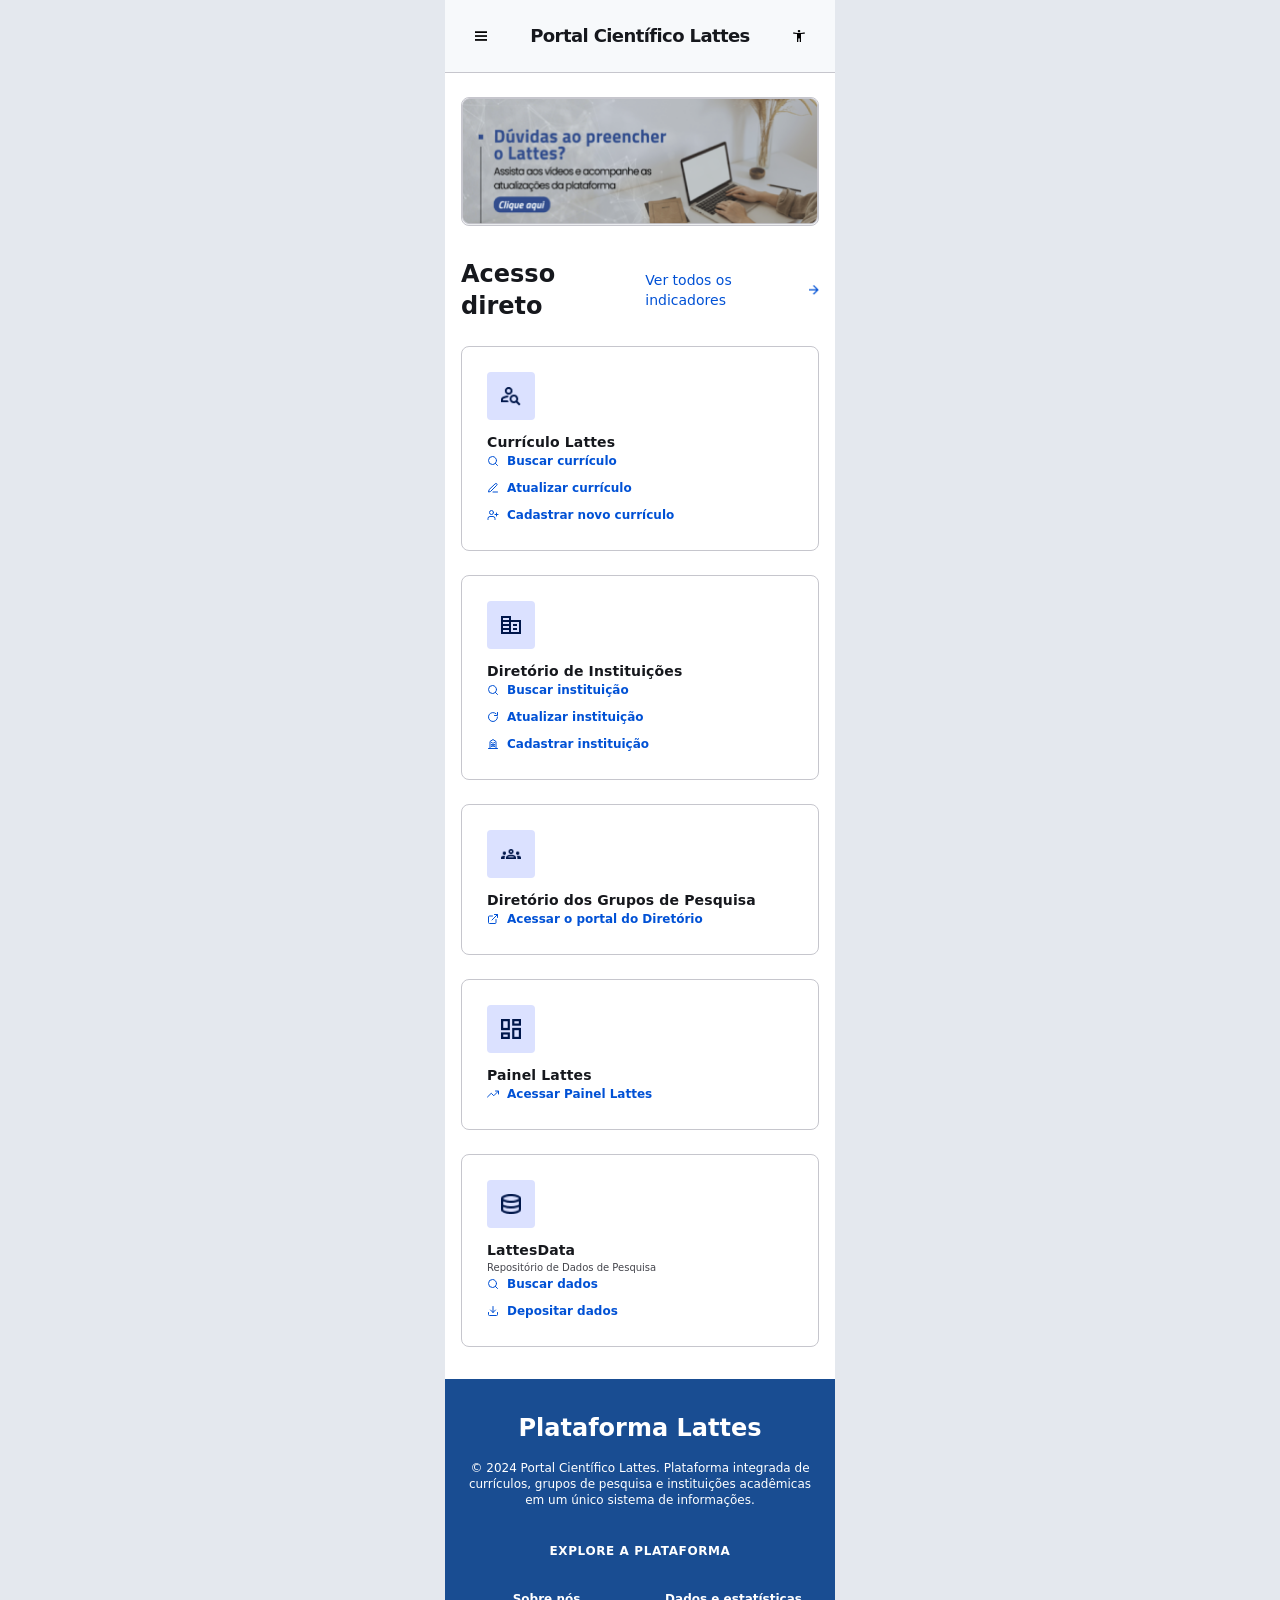
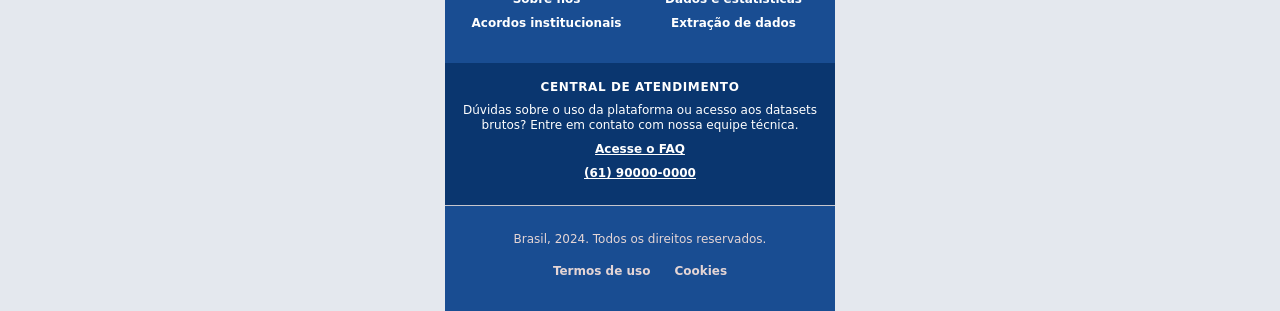
==== commit 53805755: "Corrige ícones dos links na página inicial" ====
--- a/index.html
+++ b/index.html
@@ -67,19 +67,19 @@
                             <ul class="card-links">
                                 <li>
                                     <a href="#">
-                                        <img src="https://www.figma.com/api/mcp/asset/b222f7c0-7390-447f-94a3-1ce9979d5c4c" alt="Buscar currículo" />
+                                        <svg viewBox="0 0 24 24" fill="none" stroke="currentColor" stroke-width="2" stroke-linecap="round" stroke-linejoin="round" aria-hidden="true"><circle cx="11" cy="11" r="8"/><path d="M21 21l-4.35-4.35"/></svg>
                                         Buscar currículo
                                     </a>
                                 </li>
                                 <li>
                                     <a href="#">
-                                        <img src="https://www.figma.com/api/mcp/asset/ab42ef64-15e5-456b-8a72-70d28a69d0ff" alt="Atualizar currículo" />
+                                        <svg viewBox="0 0 24 24" fill="none" stroke="currentColor" stroke-width="2" stroke-linecap="round" stroke-linejoin="round" aria-hidden="true"><path d="M12 20h9"/><path d="M16.5 3.5a2.12 2.12 0 0 1 3 3L7 19l-4 1 1-4Z"/></svg>
                                         Atualizar currículo
                                     </a>
                                 </li>
                                 <li>
                                     <a href="#">
-                                        <img src="https://www.figma.com/api/mcp/asset/256f5a16-f4b0-47c0-8717-ff0687297a64" alt="Cadastrar novo currículo" />
+                                        <svg viewBox="0 0 24 24" fill="none" stroke="currentColor" stroke-width="2" stroke-linecap="round" stroke-linejoin="round" aria-hidden="true"><path d="M16 21v-2a4 4 0 0 0-4-4H6a4 4 0 0 0-4 4v2"/><circle cx="9" cy="7" r="4"/><line x1="19" y1="8" x2="19" y2="14"/><line x1="22" y1="11" x2="16" y2="11"/></svg>
                                         Cadastrar novo currículo
                                     </a>
                                 </li>
@@ -96,19 +96,19 @@
                             <ul class="card-links">
                                 <li>
                                     <a href="#">
-                                        <img src="https://www.figma.com/api/mcp/asset/b222f7c0-7390-447f-94a3-1ce9979d5c4c" alt="Buscar instituição" />
+                                        <svg viewBox="0 0 24 24" fill="none" stroke="currentColor" stroke-width="2" stroke-linecap="round" stroke-linejoin="round" aria-hidden="true"><circle cx="11" cy="11" r="8"/><path d="M21 21l-4.35-4.35"/></svg>
                                         Buscar instituição
                                     </a>
                                 </li>
                                 <li>
                                     <a href="#">
-                                        <img src="https://www.figma.com/api/mcp/asset/1c92fe5f-5e9b-466d-abbe-812c3c74a328" alt="Atualizar instituição" />
+                                        <svg viewBox="0 0 24 24" fill="none" stroke="currentColor" stroke-width="2" stroke-linecap="round" stroke-linejoin="round" aria-hidden="true"><path d="M21 12a9 9 0 1 1-3-6.7"/><polyline points="21 3 21 9 15 9"/></svg>
                                         Atualizar instituição
                                     </a>
                                 </li>
                                 <li>
                                     <a href="#">
-                                        <img src="https://www.figma.com/api/mcp/asset/27b06272-a8eb-42e8-ba72-f03d045d67b1" alt="Cadastrar instituição" />
+                                        <svg viewBox="0 0 24 24" fill="none" stroke="currentColor" stroke-width="2" stroke-linecap="round" stroke-linejoin="round" aria-hidden="true"><path d="M3 21h18"/><path d="M6 21V7l6-4 6 4v14"/><path d="M9 9h1"/><path d="M9 13h1"/><path d="M9 17h1"/><path d="M14 9h1"/><path d="M14 13h1"/><path d="M14 17h1"/><line x1="12" y1="11" x2="12" y2="17"/><line x1="9" y1="14" x2="15" y2="14"/></svg>
                                         Cadastrar instituição
                                     </a>
                                 </li>
@@ -125,7 +125,7 @@
                             <ul class="card-links">
                                 <li>
                                     <a href="#">
-                                        <img src="https://www.figma.com/api/mcp/asset/47bd45fb-139e-4ad0-92ee-f972c3a52aff" alt="Acessar portal do Diretório" />
+                                        <svg viewBox="0 0 24 24" fill="none" stroke="currentColor" stroke-width="2" stroke-linecap="round" stroke-linejoin="round" aria-hidden="true"><path d="M15 3h6v6"/><path d="M10 14 21 3"/><path d="M18 13v6a2 2 0 0 1-2 2H5a2 2 0 0 1-2-2V8a2 2 0 0 1 2-2h6"/></svg>
                                         Acessar o portal do Diretório
                                     </a>
                                 </li>
@@ -142,7 +142,7 @@
                             <ul class="card-links">
                                 <li>
                                     <a href="#">
-                                        <img src="https://www.figma.com/api/mcp/asset/b844fa62-1b87-41c6-be12-f88b6b6b8eba" alt="Acessar Painel Lattes" />
+                                        <svg viewBox="0 0 24 24" fill="none" stroke="currentColor" stroke-width="2" stroke-linecap="round" stroke-linejoin="round" aria-hidden="true"><polyline points="23 6 13.5 15.5 8.5 10.5 1 18"/><polyline points="17 6 23 6 23 12"/></svg>
                                         Acessar Painel Lattes
                                     </a>
                                 </li>
@@ -160,13 +160,13 @@
                             <ul class="card-links">
                                 <li>
                                     <a href="#">
-                                        <img src="https://www.figma.com/api/mcp/asset/b222f7c0-7390-447f-94a3-1ce9979d5c4c" alt="Buscar dados" />
+                                        <svg viewBox="0 0 24 24" fill="none" stroke="currentColor" stroke-width="2" stroke-linecap="round" stroke-linejoin="round" aria-hidden="true"><circle cx="11" cy="11" r="8"/><path d="M21 21l-4.35-4.35"/></svg>
                                         Buscar dados
                                     </a>
                                 </li>
                                 <li>
                                     <a href="#">
-                                        <img src="https://www.figma.com/api/mcp/asset/72c2da48-1b94-45e2-afaa-4902517a0b3c" alt="Depositar dados" />
+                                        <svg viewBox="0 0 24 24" fill="none" stroke="currentColor" stroke-width="2" stroke-linecap="round" stroke-linejoin="round" aria-hidden="true"><path d="M21 15v4a2 2 0 0 1-2 2H5a2 2 0 0 1-2-2v-4"/><polyline points="7 10 12 15 17 10"/><line x1="12" y1="15" x2="12" y2="3"/></svg>
                                         Depositar dados
                                     </a>
                                 </li>
--- a/style.css
+++ b/style.css
@@ -180,7 +180,12 @@
     line-height: 16px;
 }
 
-.resource-card a img { width: 12px; height: 12px; }
+.resource-card a img,
+.resource-card a svg {
+    width: 12px;
+    height: 12px;
+    flex-shrink: 0;
+}
 .card-icon img { width: 20px; height: auto; }
 
 
